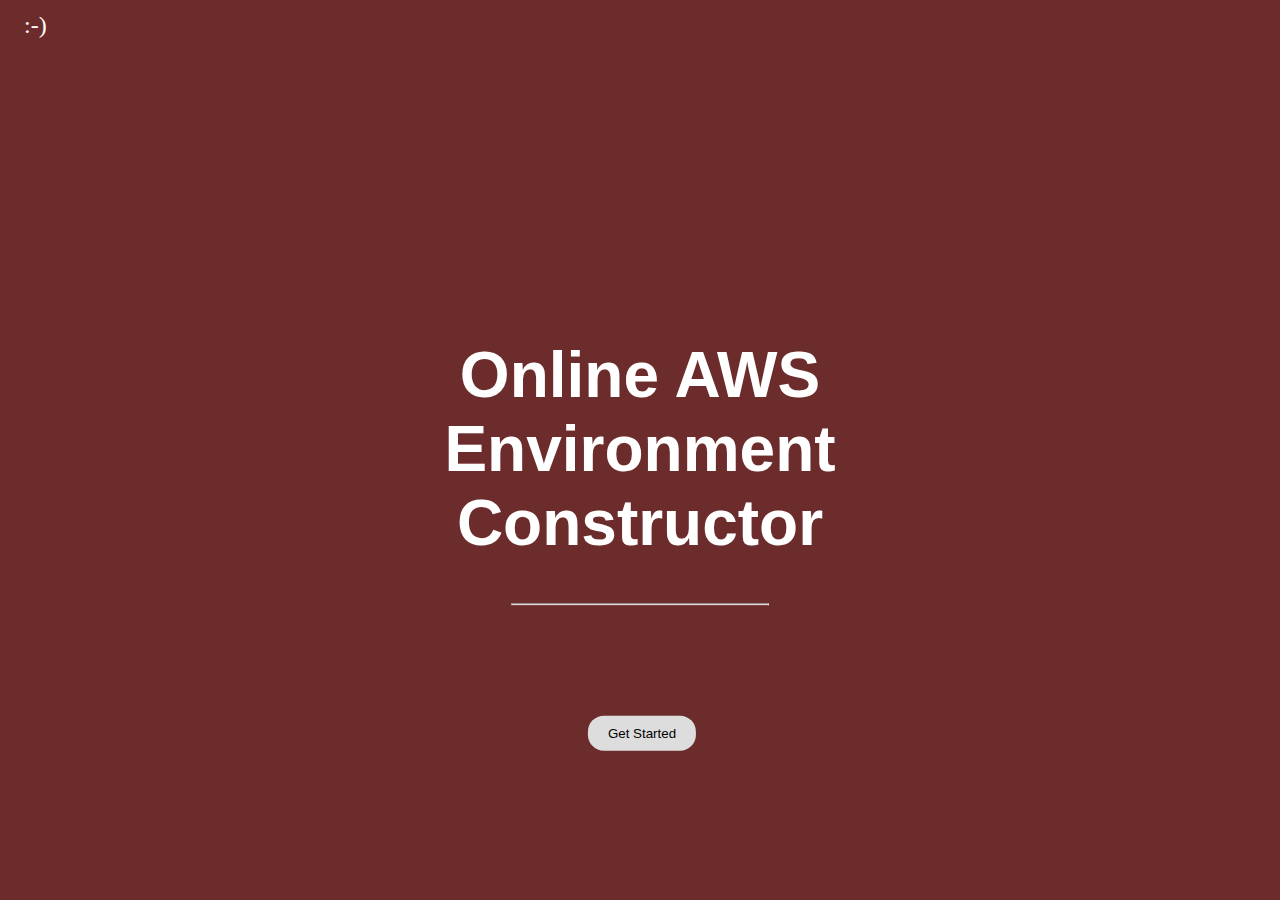
==== src/index.html @ 541ca466 "Added survey and recommendations pages" ====
<!DOCTYPE html>
<html>

<head>

    <!-- Change title to your website title -->
    <title>!TODO</title>

    <!-- Leave these as they are -->
    <meta charset="utf-8">
    <meta http-equiv="X-UA-Compatible" content="IE=edge">
    <meta name="viewport" content="width=device-width, initial-scale=1">

    <!-- These are useful for search engines when crawling the internet for your website -->
    <meta name="description" content="!TODO" />
    <meta name="keywords" content="!TODO" />
    <meta name="author" content="!TODO">
    <link rel="canonical" href="!TODO" />

    <!-- This tells the search engines whether to follow all of the links on your site. If you only want them to track your homepage, replace content="all,follow" with content="index,follow" -->
    <meta name="robots" content="all, follow" />


    <!-- These are the little icons that show up next to the title of the URL in the browser tab. For these to work, you must include a favicon.png file in the root of your website directory. This can also be favicon.jpg if you prefer, you just need to change the link in the href to favicon.jpg for it to work -->
    <link rel="shortcut icon" href="favicon.png">
    <link rel="icon" href="favicon.png" type="image/x-icon" />

    <!-- Social Media stuff. This all makes your links look much nicer and more shareable on Facebook and Twitter -->
    <!-- Facebook meta links - OG stands for OpenGraph by the way! -->
    <meta property="og:locale" content="en_GB" />
    <meta property="og:type" content="website" />
    <meta property="og:title" content="!TODO" />
    <meta property="og:description" content="!TODO" />
    <meta property="og:url" content="!TODO" />
    <meta property="og:site_name" content="!TODO" />
    <meta property="og:image" content="!TODO" />
    <!-- Twitter meta links -->
    <meta name="twitter:card" content="summary" />
    <meta name="twitter:description" content="!TODO" />
    <meta name="twitter:title" content="!TODO" />
    <meta name="twitter:image" content="!TODO" />

    <!-- Your CSS link -->
    <link rel="stylesheet" type="text/css" href="./style.css" />

</head>

<script>
    function startClick() {}
</script>

<body class="body" style="margin: 0;">

    <div class="bgimg w3-animate-opacity text-white">
        <div class="display-topleft padding-large xlarge">
            :-)
        </div>
        <div class="display-middle">
            <h1 class="jumbo w3-animate-top">Online AWS Environment Constructor</h1>
            <hr class="border-grey" style="margin:auto;width:40%">


            <form action="./survey.html">
                <input type="submit" value="Get Started" class="start-button">
            </form>
        </div>

    </div>

</body>

</html>
---- src/style.css ----
.display-topleft {
    position: absolute;
    left: 0;
    top: 0
}

.display-middle {
    position: absolute;
    top: 50%;
    left: 50%;
    transform: translate(-50%, -50%);
    -ms-transform: translate(-50%, -50%)
}

.animate-opacity {
    animation: opac 0.8s
}

@keyframes opac {
    from {
        opacity: 0
    }
    to {
        opacity: 1
    }
}

.w3-animate-top {
    position: relative;
    animation: animatetop 0.4s
}

@keyframes animatetop {
    from {
        top: -300px;
        opacity: 0
    }
    to {
        top: 0;
        opacity: 1
    }
}

.xlarge {
    font-size: 24px!important
}

.jumbo {
    font-size: 64px;
    text-align: center;
}

.padding-large {
    padding: 12px 24px!important
}

.text-white,
.hover-text-white:hover {
    color: #fff!important
}

.start-button {
    background-color: #ddd;
    border: none;
    color: black;
    padding: 10px 20px;
    text-align: center;
    text-decoration: none;
    display: inline-block;
    margin: 4px 2px;
    cursor: pointer;
    border-radius: 16px;
    position: absolute;
    top: 140%;
    left: 50%;
    transform: translate(-50%, -50%);
    -ms-transform: translate(-50%, -50%)
}

.body {
    background-color: rgb(109, 44, 44);
    height: 100%;
}

h1 {
    font-family: "Raleway", sans-serif
}

.card {
    box-shadow: 0 4px 8px 0 rgba(0, 0, 0, 0.2);
    transition: 0.3s;
    width: 40%;
    margin-bottom: 20px;
    border-radius: 10px;
}

.card:hover {
    box-shadow: 0 8px 16px 0 rgba(0, 0, 0, 0.2);
}

.container {
    padding: 2px 16px;
    background-color: white;
}

.divflex {
    display: flex;
    flex-direction: column;
    justify-content: space-around;
    align-items: center;
    margin: 100px
}

.nextq {
    border-radius: 16px;
}

a {
    font-size: 1.5em;
}

.centeredtext {
    text-align: center;
}
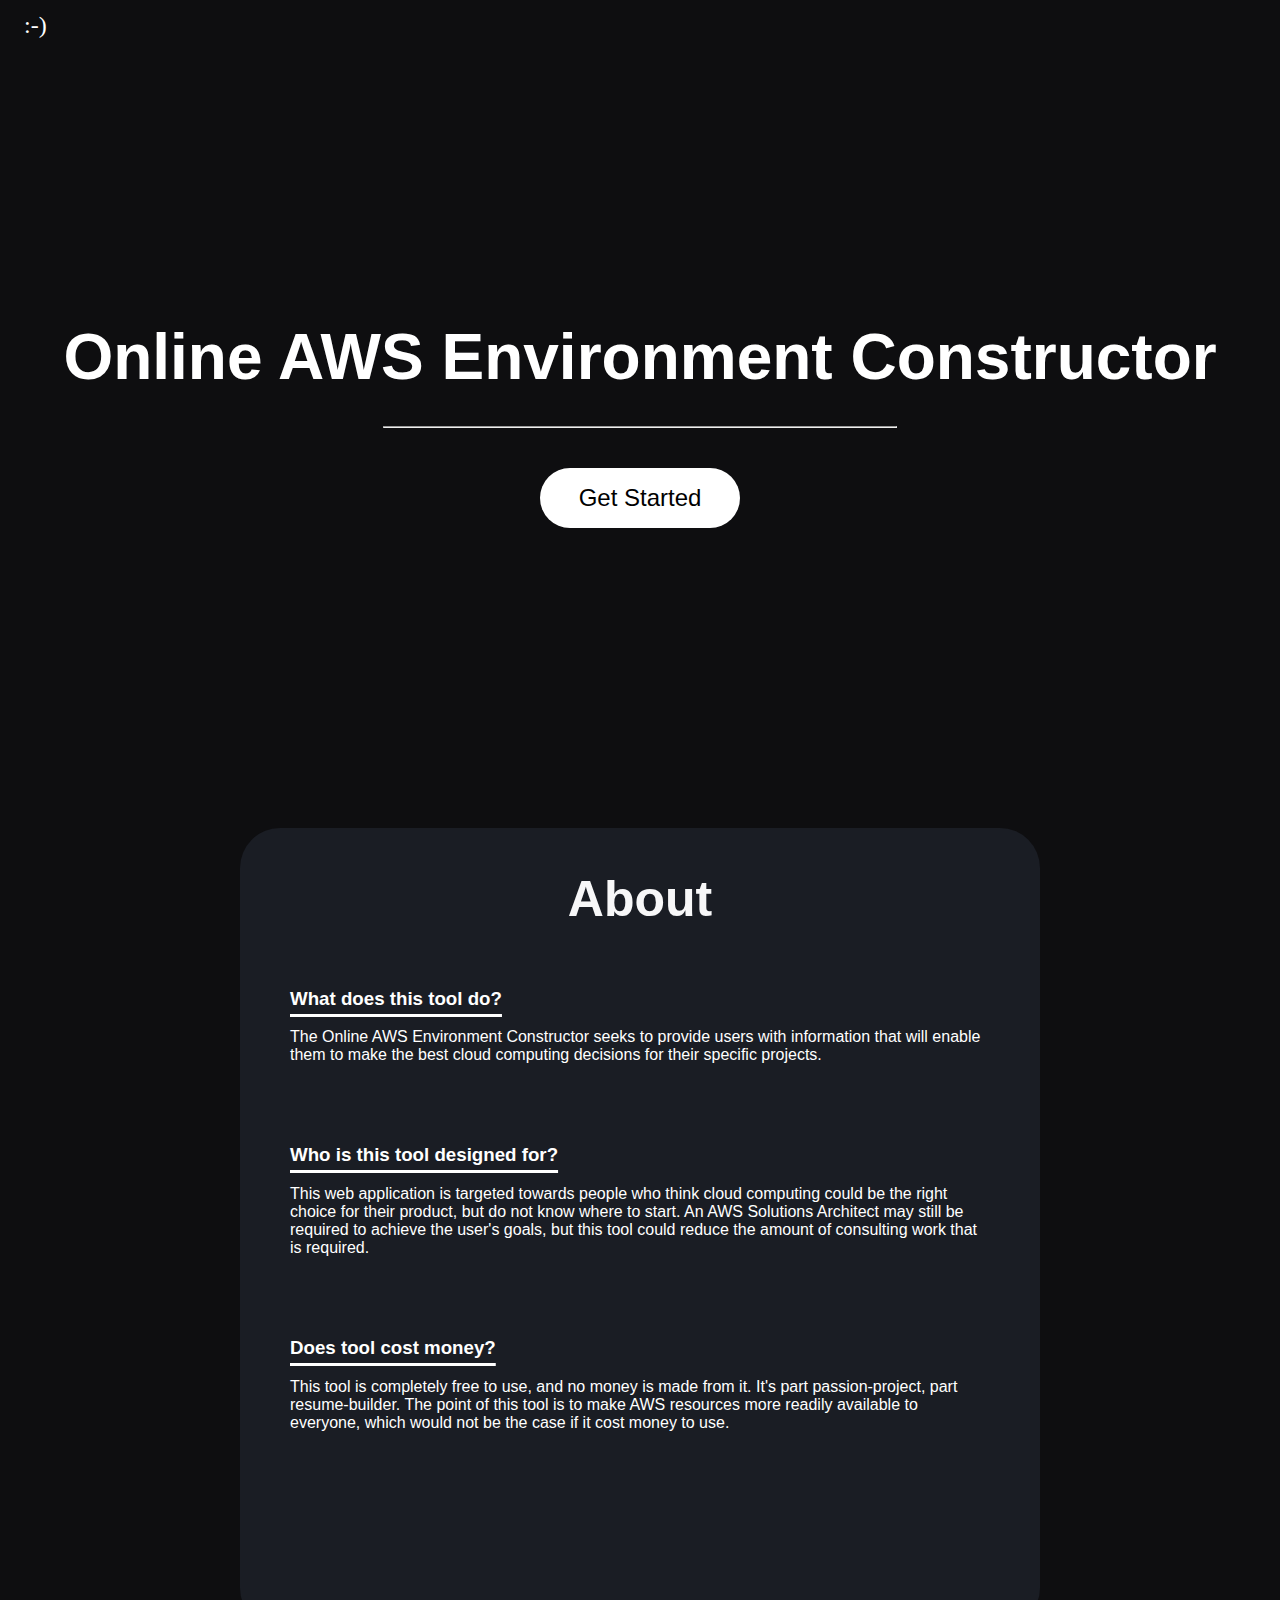
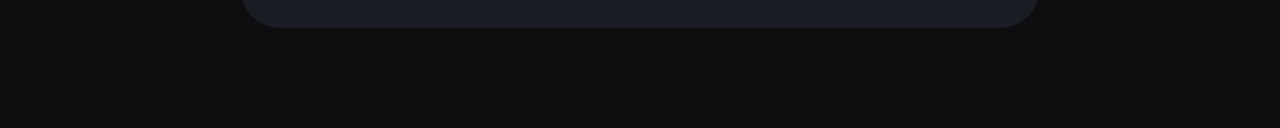
==== commit 3836a4a6: "Lots of changes" ====
--- a/src/index.html
+++ b/src/index.html
@@ -4,7 +4,7 @@
 <head>
 
     <!-- Change title to your website title -->
-    <title>!TODO</title>
+    <title>AWS Environment Constructor</title>
 
     <!-- Leave these as they are -->
     <meta charset="utf-8">
@@ -55,18 +55,48 @@
         <div class="display-topleft padding-large xlarge">
             :-)
         </div>
-        <div class="display-middle">
-            <h1 class="jumbo w3-animate-top">Online AWS Environment Constructor</h1>
-            <hr class="border-grey" style="margin:auto;width:40%">
 
+        <div class="spacer">
+        </div>
+        <div class="landing-card">
+            <div>
+                <h1 class="landing-title w3-animate-top">Online AWS Environment Constructor</h1>
+            </div>
 
-            <form action="./survey.html">
-                <input type="submit" value="Get Started" class="start-button">
-            </form>
+            <div>
+                <hr class="landing-divider">
+            </div>
+
+            <div class="flex-center">
+                <form class="submit-form" action="./survey.html">
+                    <input type="submit" value="Get Started" class="start-button">
+                </form>
+            </div>
+
+            <div class="flex-center">
+                <div class="info-card">
+                    <div>
+                        <h2 class="info-card-title">
+                            About
+                        </h2>
+                    </div>
+
+                    <div class="info-card-content">
+                        <h3 class="info-card-question"> What does this tool do?</h3>
+                        <p class="info-card-answer">The Online AWS Environment Constructor seeks to provide users with information that will enable them to make the best cloud computing decisions for their specific projects.</p>
+
+                        <h3 class="info-card-question"> Who is this tool designed for?</h3>
+                        <p class="info-card-answer">This web application is targeted towards people who think cloud computing could be the right choice for their product, but do not know where to start. An AWS Solutions Architect may still be required to achieve the user's goals,
+                            but this tool could reduce the amount of consulting work that is required.</p>
+
+                        <h3 class="info-card-question"> Does tool cost money?</h3>
+                        <p class="info-card-answer">This tool is completely free to use, and no money is made from it. It's part passion-project, part resume-builder. The point of this tool is to make AWS resources more readily available to everyone, which would not be the case
+                            if it cost money to use. </p>
+                    </div>
+                </div>
+            </div>
         </div>
-
     </div>
-
 </body>
 
 </html>--- a/src/style.css
+++ b/src/style.css
@@ -1,15 +1,9 @@
+/*landing page*/
+
 .display-topleft {
     position: absolute;
     left: 0;
     top: 0
-}
-
-.display-middle {
-    position: absolute;
-    top: 50%;
-    left: 50%;
-    transform: translate(-50%, -50%);
-    -ms-transform: translate(-50%, -50%)
 }
 
 .animate-opacity {
@@ -27,7 +21,7 @@
 
 .w3-animate-top {
     position: relative;
-    animation: animatetop 0.4s
+    animation: animatetop 0.9s
 }
 
 @keyframes animatetop {
@@ -41,50 +35,120 @@
     }
 }
 
+.padding-large {
+    padding: 12px 24px!important
+}
+
 .xlarge {
     font-size: 24px!important
 }
 
-.jumbo {
+.spacer {
+    height: 300px;
+}
+
+.landing-card {
+    display: flex;
+    flex-direction: column;
+    justify-content: center;
+}
+
+.landing-title {
     font-size: 64px;
     text-align: center;
-}
-
-.padding-large {
-    padding: 12px 24px!important
-}
-
-.text-white,
-.hover-text-white:hover {
-    color: #fff!important
+    margin-bottom: 24px;
+}
+
+.landing-divider {
+    width: 40%;
+    margin-bottom: 40px;
 }
 
 .start-button {
-    background-color: #ddd;
+    background-color: #fff;
     border: none;
     color: black;
     padding: 10px 20px;
     text-align: center;
+    font-size: x-large;
     text-decoration: none;
     display: inline-block;
-    margin: 4px 2px;
     cursor: pointer;
+    border-radius: 40px;
+    position: relative;
+    width: 200px;
+    height: 60px
+}
+
+.info-card {
+    display: flex;
+    flex-direction: column;
+    justify-content: flex-start;
+    align-items: center;
+    width: 800px;
+    height: 800px;
+    border-radius: 40px;
+    background-color: #1a1d24;
+    margin-top: 300px;
+    margin-bottom: 100px;
+}
+
+.info-card-title {
+    font-size: 50px;
+}
+
+.info-card-content {
+    margin-left: 50px;
+    margin-right: 50px;
+    font-family: Arial, Helvetica, sans-serif;
+}
+
+.info-card-question {
+    text-decoration: underline;
+    text-underline-offset: 0.5em;
+    text-decoration-thickness: 0.15em;
+    font-family: Arial, Helvetica, sans-serif;
+}
+
+.info-card-answer {
+    margin-bottom: 80px;
+}
+
+.flex-center {
+    display: flex;
+    flex-direction: row;
+    justify-content: center;
+}
+
+
+/*survey page*/
+
+.text-white,
+.hover-text-white:hover {
+    color: #fff!important
+}
+
+.submit-button {
+    background-color: #ddd;
+    border: none;
+    color: black;
+    text-align: center;
     border-radius: 16px;
-    position: absolute;
-    top: 140%;
-    left: 50%;
-    transform: translate(-50%, -50%);
-    -ms-transform: translate(-50%, -50%)
-}
-
-.body {
-    background-color: rgb(109, 44, 44);
-    height: 100%;
-}
-
-h1 {
-    font-family: "Raleway", sans-serif
-}
+    padding: 10px 20px;
+}
+
+.submit-button:active {
+    position: relative;
+    top: 1px;
+}
+
+.surveyTitle {
+    display: flex;
+    justify-content: center;
+    height: 100px;
+}
+
+.cardzone {}
 
 .card {
     box-shadow: 0 4px 8px 0 rgba(0, 0, 0, 0.2);
@@ -94,31 +158,159 @@
     border-radius: 10px;
 }
 
+.container {
+    padding: 2px 16px;
+    background-color: #3b3b44;
+}
+
 .card:hover {
     box-shadow: 0 8px 16px 0 rgba(0, 0, 0, 0.2);
 }
 
-.container {
-    padding: 2px 16px;
-    background-color: white;
-}
-
 .divflex {
     display: flex;
     flex-direction: column;
+    justify-content: center;
+    align-items: center;
+    margin: 100px
+}
+
+.divflex2 {
+    display: flex;
+    flex-direction: row;
     justify-content: space-around;
     align-items: center;
-    margin: 100px
 }
 
 .nextq {
     border-radius: 16px;
 }
 
+input::-webkit-outer-spin-button,
+input::-webkit-inner-spin-button {
+    -webkit-appearance: none;
+    margin: 0;
+}
+
+.booleanDiv {
+    display: flex;
+    flex-direction: column;
+    justify-content: flex-end;
+}
+
+.decimalDiv {
+    display: flex;
+    flex-direction: column;
+    justify-content: flex-end;
+}
+
+.decimalInput {
+    width: 100%;
+    margin: 8px 0;
+    display: inline-block;
+    border: 1px solid #ccc;
+    box-shadow: inset 0 1px 3px #ddd;
+    border-radius: 4px;
+    -webkit-box-sizing: border-box;
+    -moz-box-sizing: border-box;
+    box-sizing: border-box;
+    padding-left: 20px;
+    padding-right: 20px;
+    padding-top: 12px;
+    padding-bottom: 12px;
+    font-size: x-large;
+}
+
+.questionSpacer {
+    height: 30px;
+}
+
+
+/*recomendations page*/
+
+
+/* .display-middle {
+    position: absolute;
+    top: 50%;
+    left: 50%;
+    transform: translate(-50%, -50%);
+    -ms-transform: translate(-50%, -50%)
+} */
+
+.body {
+    background-color: #0e0e10;
+    height: 100%;
+}
+
+h1 {
+    font-family: "Raleway", sans-serif;
+    font-size: 60px;
+    margin-top: 20px;
+    margin-bottom: 120px;
+}
+
 a {
     font-size: 1.5em;
 }
 
 .centeredtext {
     text-align: center;
+}
+
+.aText {
+    font-family: Arial, Helvetica, sans-serif;
+    color: #f7f7f8;
+    font-size: larger;
+    font-weight: 500;
+    margin-left: 20px;
+}
+
+.aDiv:hover {
+    background-color: #0e0e10da;
+    border-style: solid;
+    border-color: #efefef;
+    border-width: medium;
+}
+
+.aDiv:focus {
+    transform: scale(1.04);
+    background-color: #0e0e10da;
+    box-shadow: 0 2px 2px rgba(0, 0, 0, 0.986);
+}
+
+.aDiv {
+    display: flex;
+    flex-direction: column;
+    justify-content: space-around;
+    background-color: white;
+    border-radius: 10px;
+    height: 40px;
+    margin-bottom: 20px;
+    background-color: #0e0e10d0;
+    box-shadow: #efefef;
+    border-style: solid;
+    border-width: medium;
+    border-color: #0e0e10d0;
+}
+
+h2 {
+    color: #f7f7f8;
+    font-family: Arial, Helvetica, sans-serif;
+}
+
+h3 {
+    font-family: Arial, Helvetica, sans-serif;
+}
+
+.aSelected {
+    border-style: solid;
+    border-color: #f7f7f8;
+    border-width: medium;
+}
+
+.rectangle {
+    background-color: #1a1d24;
+    height: 200px;
+    width: 800px;
+    border-radius: 20px;
 }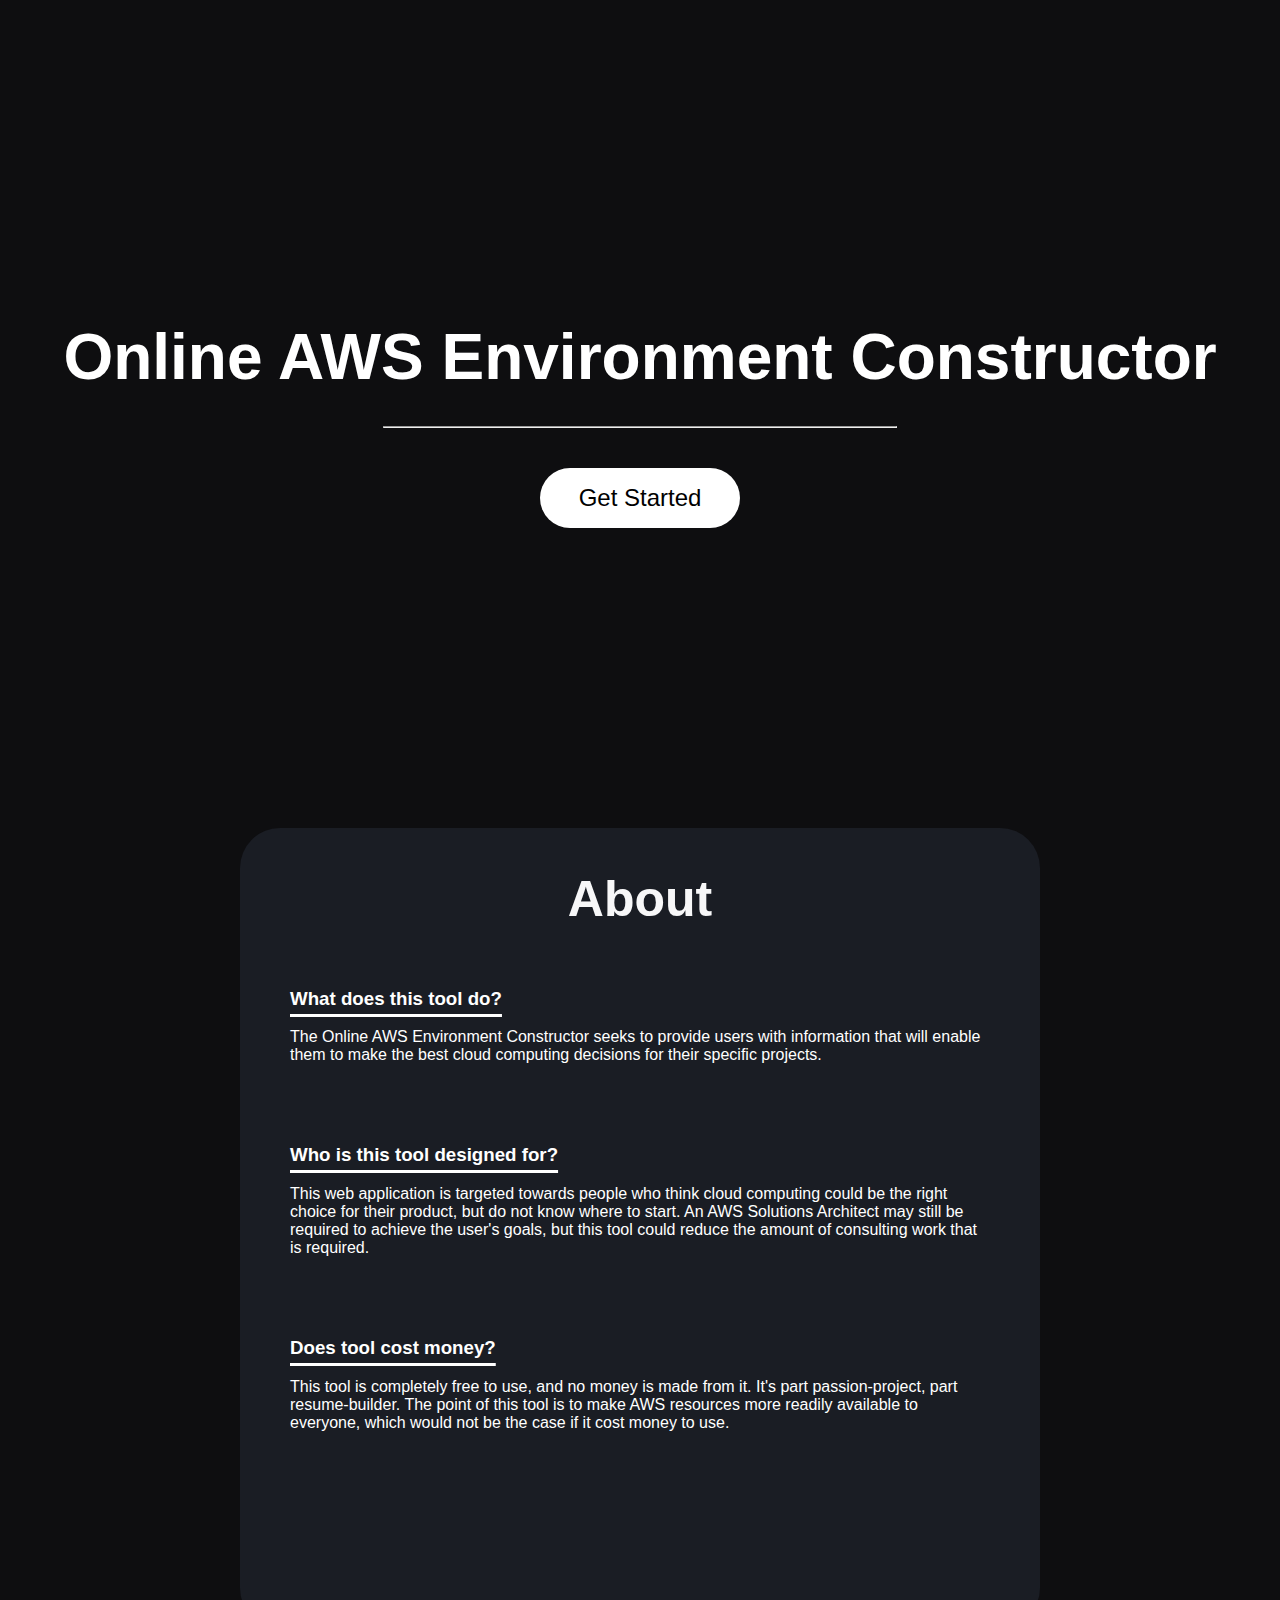
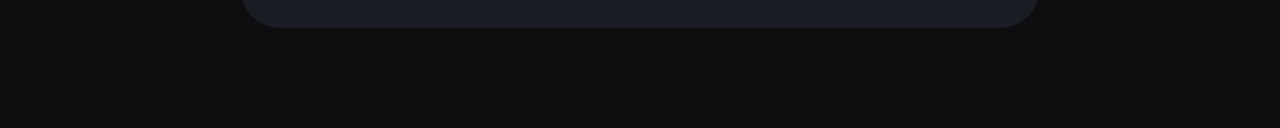
==== commit 0a0e22b9: "updated" ====
--- a/src/index.html
+++ b/src/index.html
@@ -52,9 +52,6 @@
 <body class="body" style="margin: 0;">
 
     <div class="bgimg w3-animate-opacity text-white">
-        <div class="display-topleft padding-large xlarge">
-            :-)
-        </div>
 
         <div class="spacer">
         </div>
--- a/src/style.css
+++ b/src/style.css
@@ -133,8 +133,10 @@
     border: none;
     color: black;
     text-align: center;
-    border-radius: 16px;
+    border-radius: 20px;
     padding: 10px 20px;
+    font-family: Arial, Helvetica, sans-serif;
+    font-size: larger;
 }
 
 .submit-button:active {
@@ -148,13 +150,38 @@
     height: 100px;
 }
 
-.cardzone {}
+.solutionTitle {
+    display: flex;
+    justify-content: center;
+    height: 60px;
+    margin-bottom: 40px;
+}
+
+.resourcePadding {
+    margin-left: 20px;
+}
+
+.costsPadding {
+    margin-left: 40px;
+}
+
+.cardzone {
+    height: 280px;
+}
+
+.column-end {
+    display: flex;
+    flex-direction: column;
+    height: 260px;
+    margin-top: 10px;
+    justify-content: space-between;
+}
 
 .card {
     box-shadow: 0 4px 8px 0 rgba(0, 0, 0, 0.2);
     transition: 0.3s;
     width: 40%;
-    margin-bottom: 20px;
+    margin-bottom: 30px;
     border-radius: 10px;
 }
 
@@ -228,15 +255,6 @@
 
 /*recomendations page*/
 
-
-/* .display-middle {
-    position: absolute;
-    top: 50%;
-    left: 50%;
-    transform: translate(-50%, -50%);
-    -ms-transform: translate(-50%, -50%)
-} */
-
 .body {
     background-color: #0e0e10;
     height: 100%;
@@ -302,6 +320,15 @@
     font-family: Arial, Helvetica, sans-serif;
 }
 
+li {
+    font-family: Arial, Helvetica, sans-serif;
+    font-size: 18px;
+}
+
+ul {
+    list-style-position: outside;
+}
+
 .aSelected {
     border-style: solid;
     border-color: #f7f7f8;
@@ -313,4 +340,19 @@
     height: 200px;
     width: 800px;
     border-radius: 20px;
+}
+
+.resourceTitle {
+    border-bottom: 2px solid #f7f7f8;
+    width: max-content;
+    text-decoration: none;
+}
+
+.recomendationsPadding {
+    margin-bottom: 30px;
+}
+
+.noSolutionText {
+    font-family: Arial, Helvetica, sans-serif;
+    font-size: larger;
 }